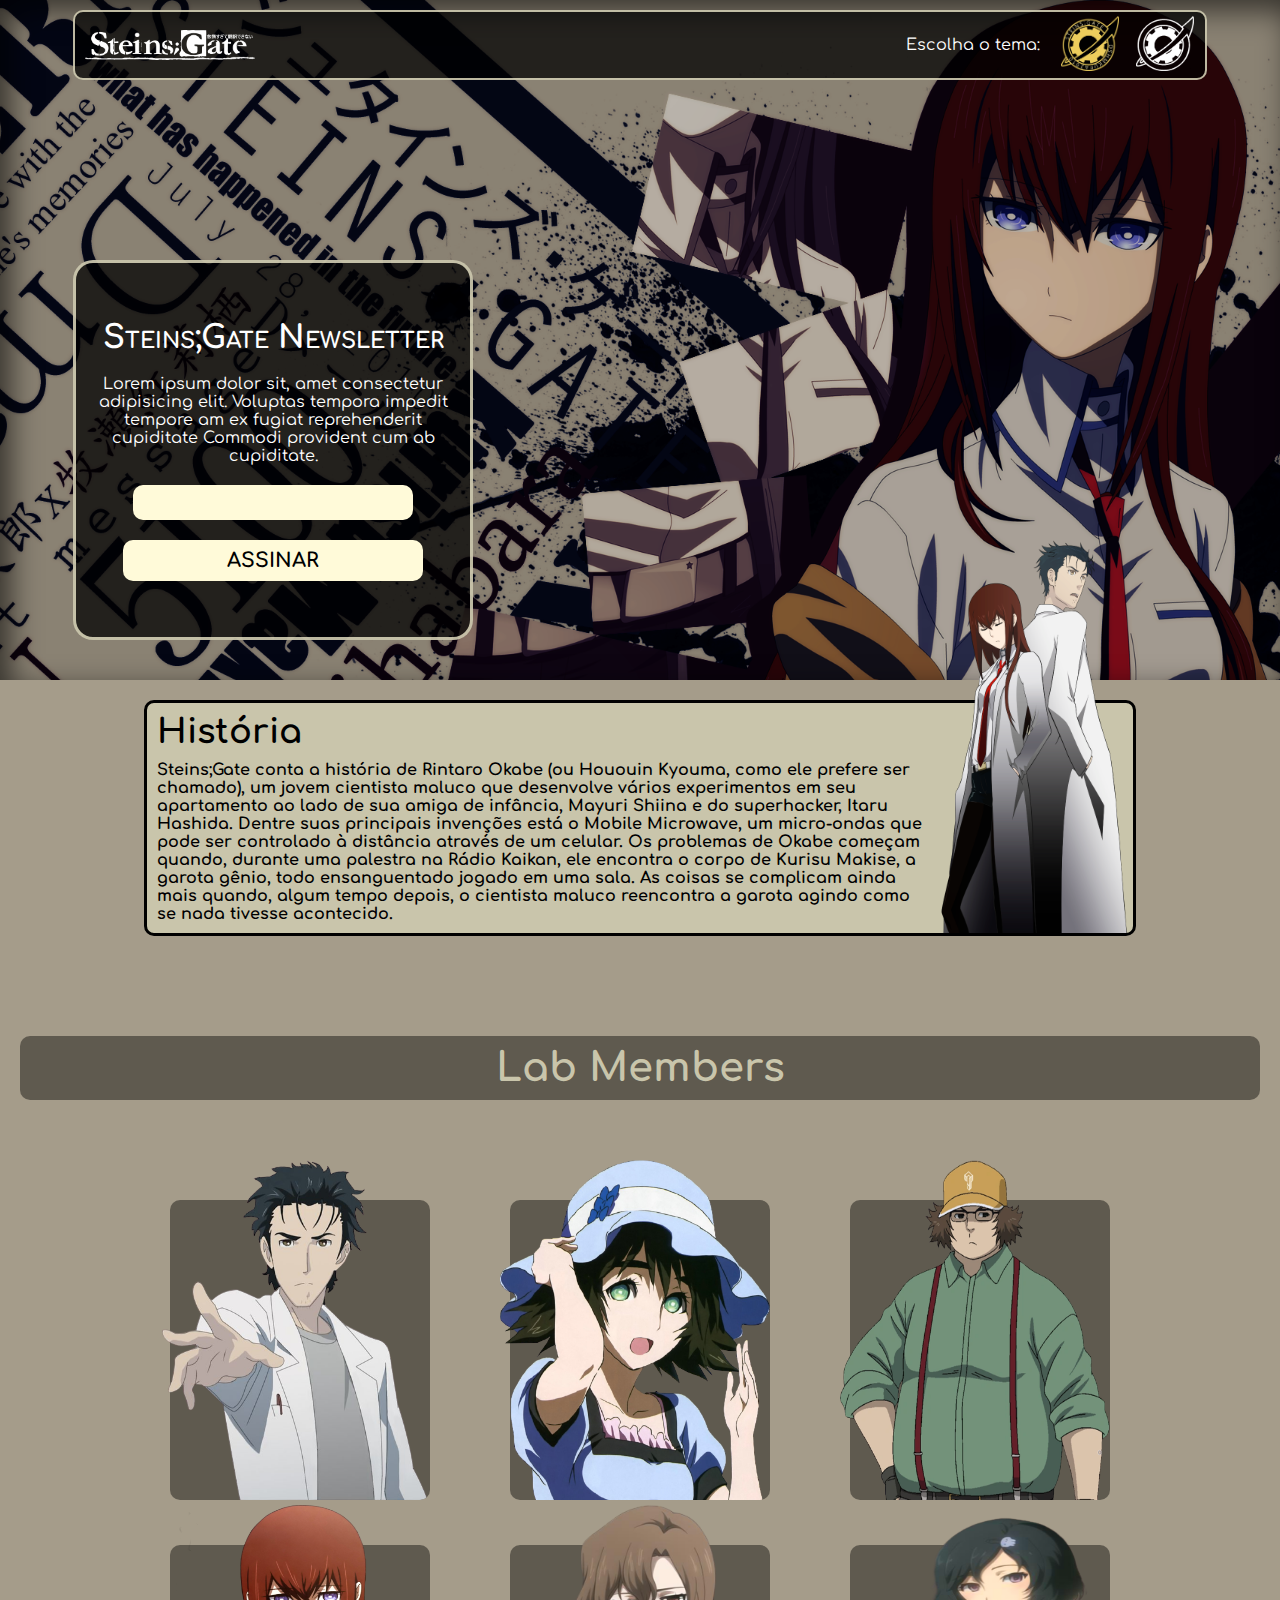
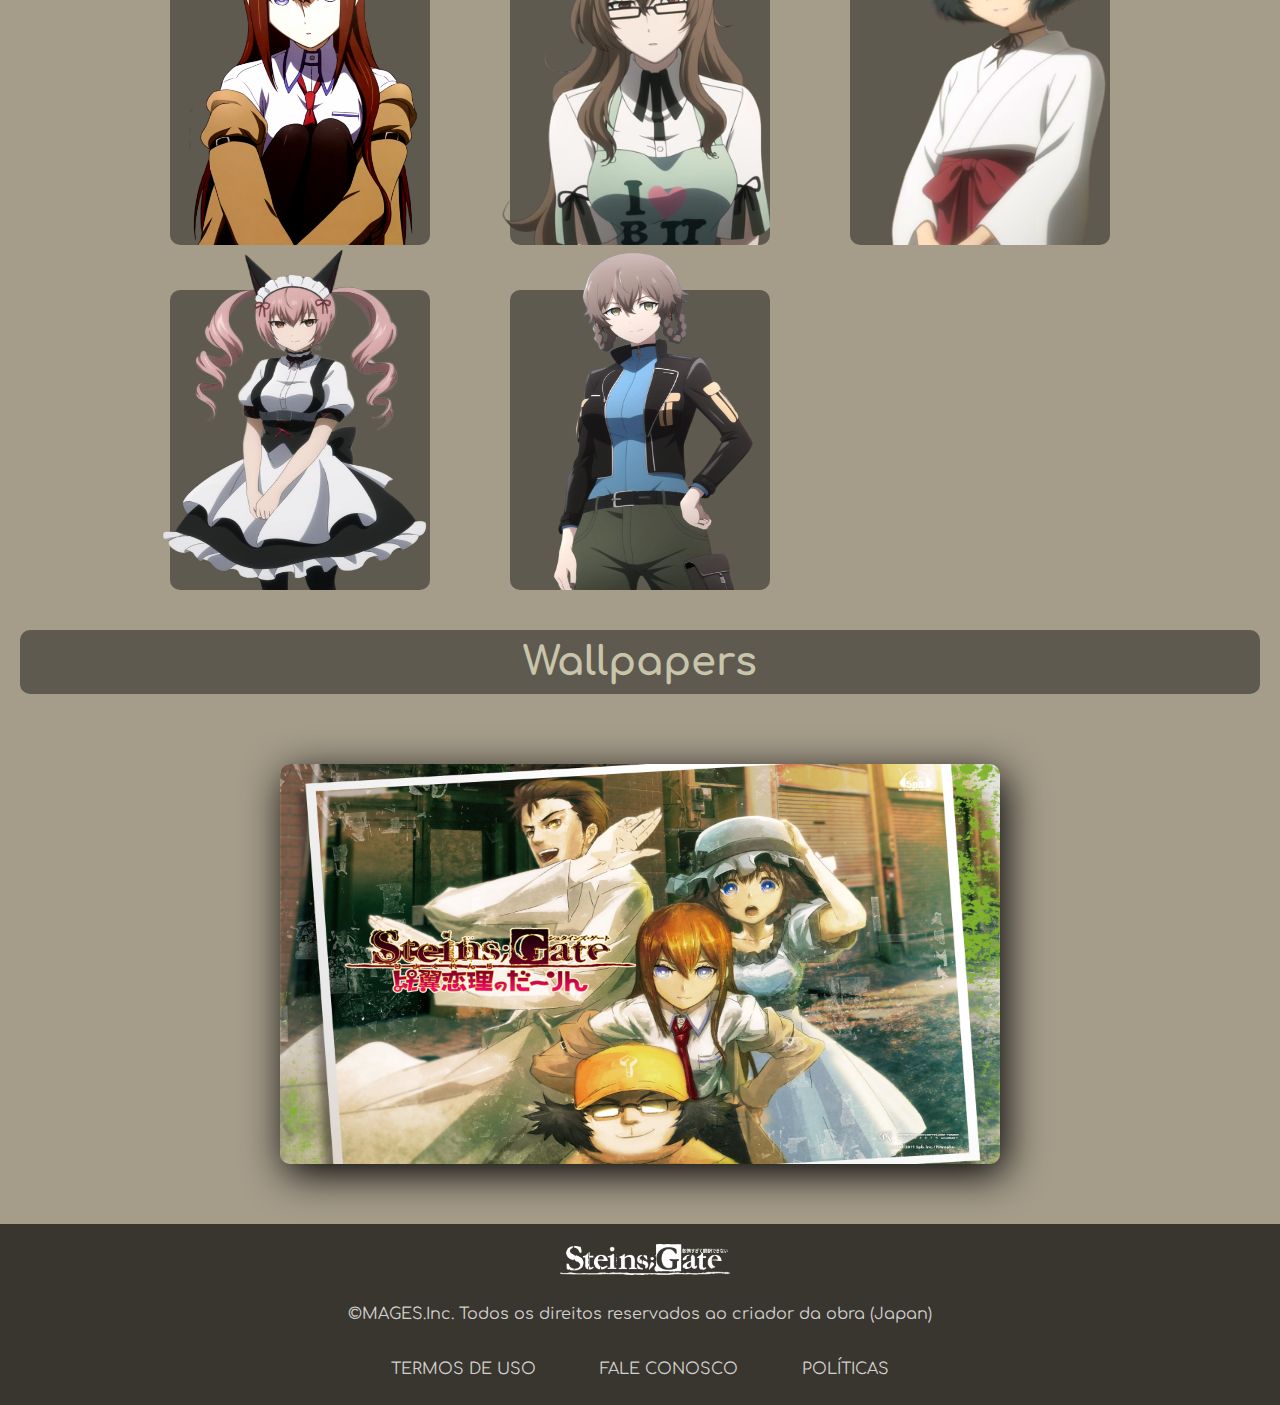
==== index.html @ a75d1560 "att n buga pfvkkk" ====
<!DOCTYPE html>
<html lang="en">
<head>
  <meta charset="UTF-8">
  <meta name="viewport" content="width=device-width, initial-scale=1.0">
  <title>Steins;Gate</title>
  <link rel="stylesheet" href="styles/steins-gate-style-1.css">
  <link rel="preconnect" href="https://fonts.googleapis.com">
  <link rel="preconnect" href="https://fonts.gstatic.com" crossorigin>
  <link href="https://fonts.googleapis.com/css2?family=Comfortaa:wght@300;700&display=swap" rel="stylesheet">
</head>



<body>

  <main>


    <section class="main-section-gold">

      
      <div id="header-container">
       

        <img src="steins-gate-images/logo2.png" alt="Logo de steins gate" id="img-logo">
 
        <div id="change-theme">
 
          <p id="theme-title">Escolha o tema:</p>

           <div class="icons">
              <img src="steins-gate-images/change-theme2.png" alt="" class="img-theme" id="theme-1">
              <img src="steins-gate-images/change-theme.png" alt="" class="img-theme" id="theme-2">
           </div>
 
        </div>


        <div id="mobile-menu">

          <img src="steins-gate-images/menu/menu_white_36dp.svg" alt="" id="menu-icon" onclick="openMenu()">

        </div>
 
        
      </div>


      <div class="change-theme-mobile">

        <p id="theme-title">Escolha o tema:</p>

        <div class="icons">
           <img src="steins-gate-images/change-theme2.png" alt="" class="img-theme-mobile" id="theme-1">
           <img src="steins-gate-images/change-theme.png" alt="" class="img-theme-mobile" id="theme-2">
        </div>

      </div>


      <div id="newsletter">

        <h1>Steins;Gate Newsletter</h1>

        <p>Lorem ipsum dolor sit, amet consectetur
        adipisicing elit. Voluptas tempora impedit tempore am ex fugiat
        reprehenderit cupiditate 
        Commodi provident cum ab cupiditate.</p>
        
        <input type="email" class="gold-color" id="email-newsletter">

        <button class="gold-color" id="button-newsletter">ASSINAR</button>

      </div>


    </section>




    <section id="anime-info">

      <div id="story">

        <div id="story-text">
          <h1>História</h1>
          <p> Steins;Gate conta a história de Rintaro Okabe (ou Hououin Kyouma, como ele prefere ser chamado), um jovem cientista maluco que desenvolve vários experimentos em seu apartamento ao lado de sua amiga de infância, Mayuri Shiina e do superhacker, Itaru Hashida. Dentre suas principais invenções está o Mobile Microwave, um micro-ondas que pode ser controlado à distância através de um celular. Os problemas de Okabe começam quando, durante uma palestra na Rádio Kaikan, ele encontra o corpo de Kurisu Makise, a garota gênio, todo ensanguentado jogado em uma sala. As coisas se complicam ainda mais quando, algum tempo depois, o cientista maluco reencontra a garota agindo como se nada tivesse acontecido.</p>
        </div>

        <div id="story-image-pc"> 
          <img src="steins-gate-images/okabe-kurisu-text.png" alt="">
        </div>

        <div id="story-image-mobile"> 
          <img src="steins-gate-images/kurisu-story.png" alt="">
        </div>

      </div>

      <h1 class="titles">Lab Members</h1>

      <div class="characters">

        <div class="character">
          <img src="steins-gate-images/characters/okabe.png" alt="">
        </div>

        <div class="character">
          <img src="steins-gate-images/characters/mayuri2.png" alt="">
        </div>
        
        <div class="character">
          <img src="steins-gate-images/characters/daru.png" alt="">
        </div>

        <div class="character">
          <img src="steins-gate-images/characters/kurisu.png" alt="">
        </div>

        <div class="character">
          <img src="steins-gate-images/characters/moeka.png" alt="">
        </div>

        <div class="character">
          <img src="steins-gate-images/characters/ruka.png" alt="" >
        </div>

        <div class="character">
          <img src="steins-gate-images/characters/faris.png" alt="">
        </div>
        
        <div class="character">
          <img src="steins-gate-images/characters/suzuha.png" alt="">
        </div>

      </div>

    </section> 




    <section id="wallpapers">

      <h1 class="titles">Wallpapers</h1>

      <div id="wallpapers-container">

        <div id="previous" class="buttons">&laquo</div>
        <div id="images" class="images"></div>
        <div id="next" class="buttons">&raquo</div>

      </div>

    </section> 


  </main>




  <footer>


    <section id="copyright">

      <img src="steins-gate-images/logo2.png" alt="Logo de steins gate" id="img-logo">

      <p id="text-copyright">©MAGES.Inc. Todos os direitos reservados ao criador da obra (Japan)</p>

      <nav id="contact">

        <a href="#">TERMOS DE USO</a>
        <a href="#">FALE CONOSCO</a>
        <a href="#">POLÍTICAS</a>

      </nav>

    </section>


  </footer>
  
</body>
<script src="scripts/script.js"></script>

</html>
---- styles/steins-gate-style-1.css ----
/*color: #ffb400; */

/*____________________________Configurações globais____________________________*/
* {
  margin: 0;
  padding: 0;
  font-family: 'Comfortaa', sans-serif;
  box-sizing: border-box;
}


body#body,html{
  background: #a59c8a;
  width: 100%;
  height: 100%;
}


h1 {
  font-weight: bold;
  font-variant: small-caps;
}

h1.titles {
  color: #c9c5ab;
  background: rgba(0, 0, 0, 0.423);
  font-size: 40px;
  
  font-variant: none;
  border-radius: 10px;
  text-align: center;

  padding: 10px;
  width: 100%;
}

/*____________________________Header___________________________*/

div#header-container {
  color: white;
  background: rgba(0, 0, 0, 0.746);
  /*border: 2px solid rgba(255, 250, 217, 0.306); */
  border: 2px solid #fffad9bc;
  border-radius: 10px;

  width: 90%;
  height: 70px;
  margin: 0 auto;

  display: flex;
  align-items: center;
  justify-content: space-between;
}


#img-logo {
  width: 180px;
  padding-left: 10px;
}


div#mobile-menu {
  display: none;
}


div#change-theme {
  display: flex;
  align-items: center;
  gap: 20px;
}

div.change-theme-mobile {
  display: none;
}

.img-theme {
  transition: all 0.5s;
  padding: 1px;
  width: 60px;
  margin-right: 10px;
  border-radius: 5px;
}

img#theme-1:hover {
  transition: all 0.5s;
  background-color: #ffffff5c;
}

img#theme-1:active {
  transition: none;
  background-color: #ffffffa0;
}

img#theme-2:hover {
  transition: all 0.5s;
  background-color: #ffdd8850;
}

img#theme-2:active {
  transition: none;
  background-color: #ffdd8897;
}
/*____________________________Main + Newsletter____________________________*/

section.main-section-gold {
  background: url("../steins-gate-images/background.png") no-repeat top center fixed;
  background-size: cover;
  box-shadow: 10px 10px  30px inset rgba(0, 0, 0, 0.635);
  margin: 0 auto;
  padding: 10px;
}

section.main-section-white {
  background: url("../steins-gate-images/background-2.jpg") no-repeat center center fixed;
  background-size: cover;
  box-shadow: 10px 10px  30px inset rgba(0, 0, 0, 0.635);
  margin: 0 auto;
  padding: 10px;
}

div#newsletter {
  transition: background 0.8s; 

  color: white;
  background: rgba(0, 0, 0, 0.746);
  border: 3px solid #fffad9bc;
  border-radius: 20px;
  text-align: center;
 
  display: flex;
  flex-direction: column;
  align-items: center;
  justify-content: center;
  gap: 20px;

  position: relative;
  left: 5%;
  top: 19%;
  padding: 20px;
  margin: 180px 0px 30px;

  width: 35vw;
  max-width: 400px;
  min-width: 260px;

  height: 40vh;
  min-height: 380px;
}

div#newsletter:hover {
  background: rgba(0, 0, 0, 0.866);
}


input#email-newsletter {
  border-radius: 10px;
  border: none;
  font-weight: bold;

  padding: 10px; 
  width: 85%;
  max-width: 280px;
}

button#button-newsletter {
  color: rgb(0, 0, 0);
  border-radius: 10px;
  border: none;
  font-size: 20px;
  font-weight: bold;

  width: 93%;
  max-width: 300px;
  padding: 9px;
}

.gold-color {
  background: #fffad9;
}

.gold-color:hover {
  transition: all 0.5s;
  background: #fff196;
}

.gold-color:active {
  background: #ffec71;
}



.white-color {
  background:#C2C2C2;
}

.white-color:hover {
  transition: all 0.5s;
  background:#e6e6e6;
}

.white-color:active {
  background: #ffffff;
}



/*_____________________________Informações do anime (história e personagens)____________________________*/

section#anime-info {
  display: flex;
  justify-content: center;
  align-items: center;
  flex-direction: column;
  gap: 100px;

  padding: 20px;
}


div#story {
  background-color: #c9c5ab;
  border: 3px solid black;
  border-radius: 10px;
  font-weight: bold;

  display: flex;
  position: relative;

  padding: 10px;
  width: 80%;
}


div#story-text {
  display: flex;
  flex-direction: column; 

  margin-right: 197px;
}


div#story h1 {
  font-variant: normal;
  font-size: 34px;

  display: flex;
  margin-bottom: 10px;
}


div#story-image-mobile {
  display: none;
}


div#story-image-pc img {
  position: absolute;
  right: 0;
  bottom: 0;

  width: 15%;
  min-width: 200px;
  height: 400px;
}


div.characters {
  border-radius: 10px;

  display: grid;
  grid-gap: 45px 15px;
  grid-template-areas: 
  "image image image image"
  "image image image image"
  "image image image image";

  width: 81%;
  margin: 0 auto;
}


div.character {
  transition: all 0.5s;

  background: rgba(0, 0, 0, 0.423);
  border-radius: 10px;
  
  grid-area: "image";
  
  position: relative;

  width: 260px;
  height: 300px;
  margin: 0 auto;
  user-select: none;
}


div.character img {
  transition: all 1s;

  border-radius: 10px;

  position: absolute;
  bottom: 0;
  right: 0;
  

  width: 270px;
  height: 340px;
  user-select: none;
}

div.character img:hover {
  transition: all 1s;

  width: 290px;
  height: 360px;
}

div.character:hover {
  transition: background 0.5s, border 0.2s;
  background: rgba(0, 0, 0, 0.674);
  border: 3px solid white;
}


.buttons {
  color: rgb(201, 197, 171);
  background: rgba(0, 0, 0, 0.423);
  border-radius: 10px;
  font-size: 65px;

  display: flex;
  justify-content: center;
  align-items: center;

  padding: 10px;
  user-select: none;
}

.buttons:hover {
  transition: all 0.5s;
  background: rgba(0, 0, 0, 0.674);
}

.buttons:active {
  transition: none;
  background: black;
}

section#wallpapers {
  display: flex;
  flex-direction: column;
  gap: 70px;

  padding: 20px;
}


div#wallpapers-container {
  box-shadow: 5px 10px 40px black;
  border-radius: 10px;

  display: flex;
  flex-direction: row;
  justify-content: space-between;

  width: 850px;
  height: 500px;
  margin: 0 auto;
}


div.buttons {
  transition: all 0.8s;

  color: transparent;
  background: transparent;
  font: bold 40px sans-serif;

  display: flex;
  align-items: center;
  justify-content: center;

  width: 50px;
  z-index: 1;
  user-select: none;
}

div.buttons:hover {
  transition: all 0.8s;
  color: white;
  background: rgba(0, 0, 0, 0.350);
}


#previous {
  border-radius: 10px 0px 0px 10px;
}

#next {
  border-radius: 0px 10px 10px 0px;
}


div.images {
  border-radius: 10px;
  overflow: hidden;

  display: flex;
  position: absolute;

  width: 850px;
  height: 500px;
}


.items {
  transition: all 0.7s;
}


.items:first-child {
  margin-left: -100%;
}


div.images img {
  border-radius: 10px;

  width: 850px;
  height: 500px;
}



section#copyright {
  color: rgba(255, 254, 254, 0.789);
  background: rgba(0, 0, 0, 0.655);
  text-align: center;

  display: flex;
  flex-direction: column;
  justify-content: center;
  align-items: center;
  gap: 30px;

  padding: 20px;
  margin: 40px 0px;
}


nav#contact {
  display: flex;
  flex-direction: row;
  gap: 50px;
}


nav#contact a{
  color: rgba(255, 254, 254, 0.789);
  text-decoration: none;
  padding: 7px;
}

nav#contact a:hover {
  transition: all 0.7s;
  background: black;
  border-radius: 7px;
}




@media screen and (max-width: 1377px)  {
 
  
  div.characters {
    grid-template-areas: 
    "image image image"
    "image image image"
    "image image image";
  }


  div#wallpapers-container {
    width: 720px;
    height: 400px;  
  }


  div.images{
    width: 720px;
    height: 400px; 
  }

  div.images img{
    width: 720px;
    height: 400px;
  }
}




@media screen and (max-width: 1024px) {

  section.main-section-gold {
    background-position: right center;
  }

  section.main-section-white {
    background-position: center center;
  }


  div.characters {
    grid-template-areas: 
    "image image"
    "image image"
    "image image";
  }

  
  div#wallpapers-container {
    height: 350px;
    width: 585px;
    min-width: 0px;
  }


  div.images{
    height: 350px;
    width: 585px;
    min-width: 0px;
  }


  div.images img{
    height: 350px;
    width: 585px;
    min-width: 0px;
  }
}

@media screen and (max-width: 730px) {

  div#header-container {
    flex-direction: center;
  }

  #img-logo {
    width: 30%;
    min-width: 100px;
    padding-left: 10px;
 }

 div#change-theme {
    display: none;
 }

 div.show {
  display: flex;
}

 div.change-theme-mobile {
   color: white;
   background: rgba(0, 0, 0, 0.746);
   border: 3px solid #fffad9bc;
   border-radius: 10px;
   text-align: center;

   flex-direction: column; 
   gap: 15px;
   
   width: 90%;
   min-width: 245px;
   padding: 10px;
   margin: 50px auto;
  }


  p#theme-title {
    font-size: 3.5vw;
    width: 100%;
  }


  div.icons {
    display: flex;
    justify-content: center;
    gap: 3%;
  }


  .img-theme-mobile {
    width: 13%;
    border-radius: 5px;
    padding: 3px;
    min-width: 60px ;
  }

  div#mobile-menu {
    display: flex;
    padding-right: 15px;
  }


  div#mobile-menu img {
    width: 7vw;
    min-width: 30px;
  }


  section.main-section-gold {
    background-position:  center right 5%;
  }

  section.main-section-white {
    background-position: center center;
  }


  div#newsletter{
    margin: 40px auto;
    left: 0%;
    width: 75%;
    min-width: 245px;
    max-width: 450px;
  }


  div#story {
    flex-direction: column;
  } 


  div#story-text {
    display: flex;
    flex-direction: column; 

    margin-right: 0px;
    margin-bottom: 120px;
  }


  div#story-image-mobile img {
    position: absolute;
    bottom: -45px;
    right: 0;

    width: 113%;
    max-height: 200px;
    min-height: 150px;
  }


  div#story-image-mobile {
    display: block;
  }


  div#story-image-pc {
    display: none;
  }

  div.characters {
    grid-template-areas: 
    "image"
    "image"
    "image";
  }
  

  div#wallpapers-container {
    height: 25vh;
    min-height: 200px;

    width: 70vw;
    min-width: 0px;
    max-width: 550px;
  }


  div.buttons {
    font-size: 30px;
    width: 40px;
  }


  div.images{
    height: 25vh;
    min-height: 200px;

    width: 70vw;
    min-width: 0px;
    max-width: 550px;
  }


  div.images img{
    height: 25vh;
    min-height: 200px;

    width: 70vw;
    min-width: 0px;
    max-width: 550px;
  }


  nav#contact {
    gap: 20px;
  }


}
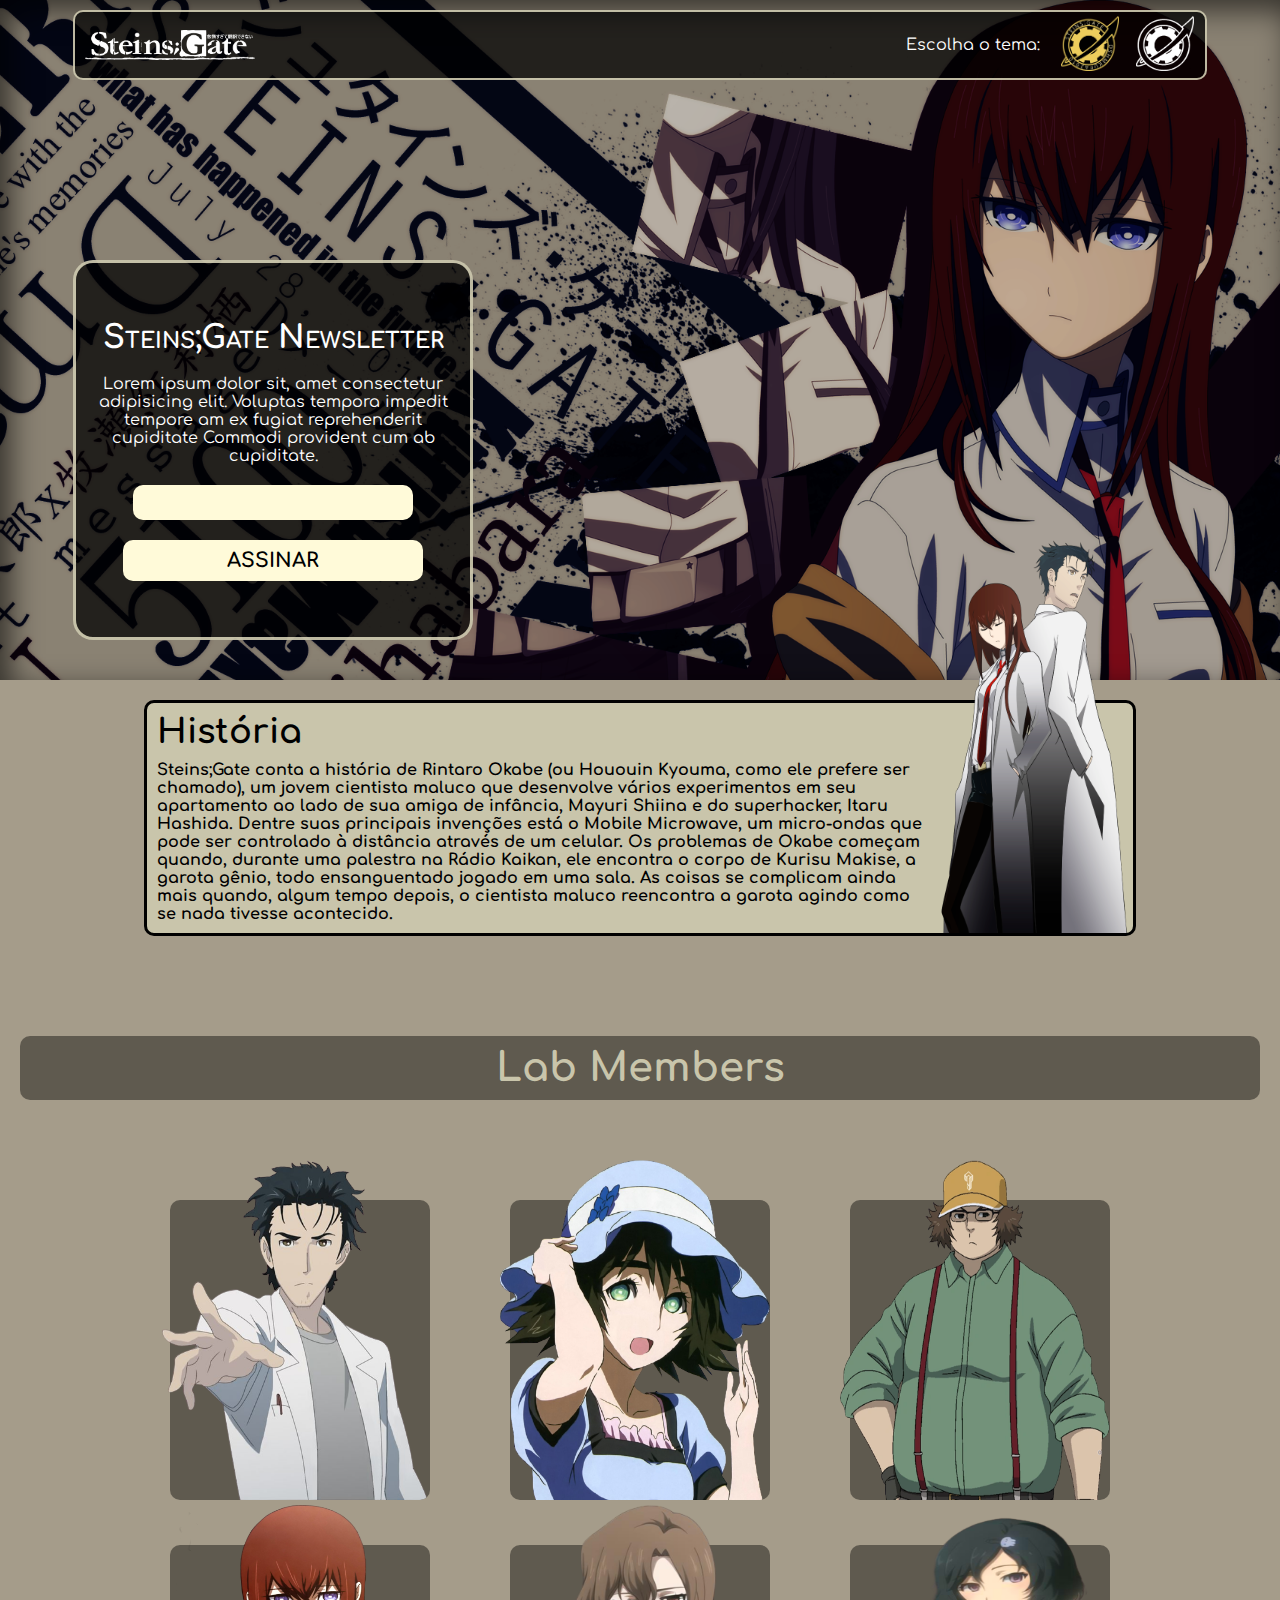
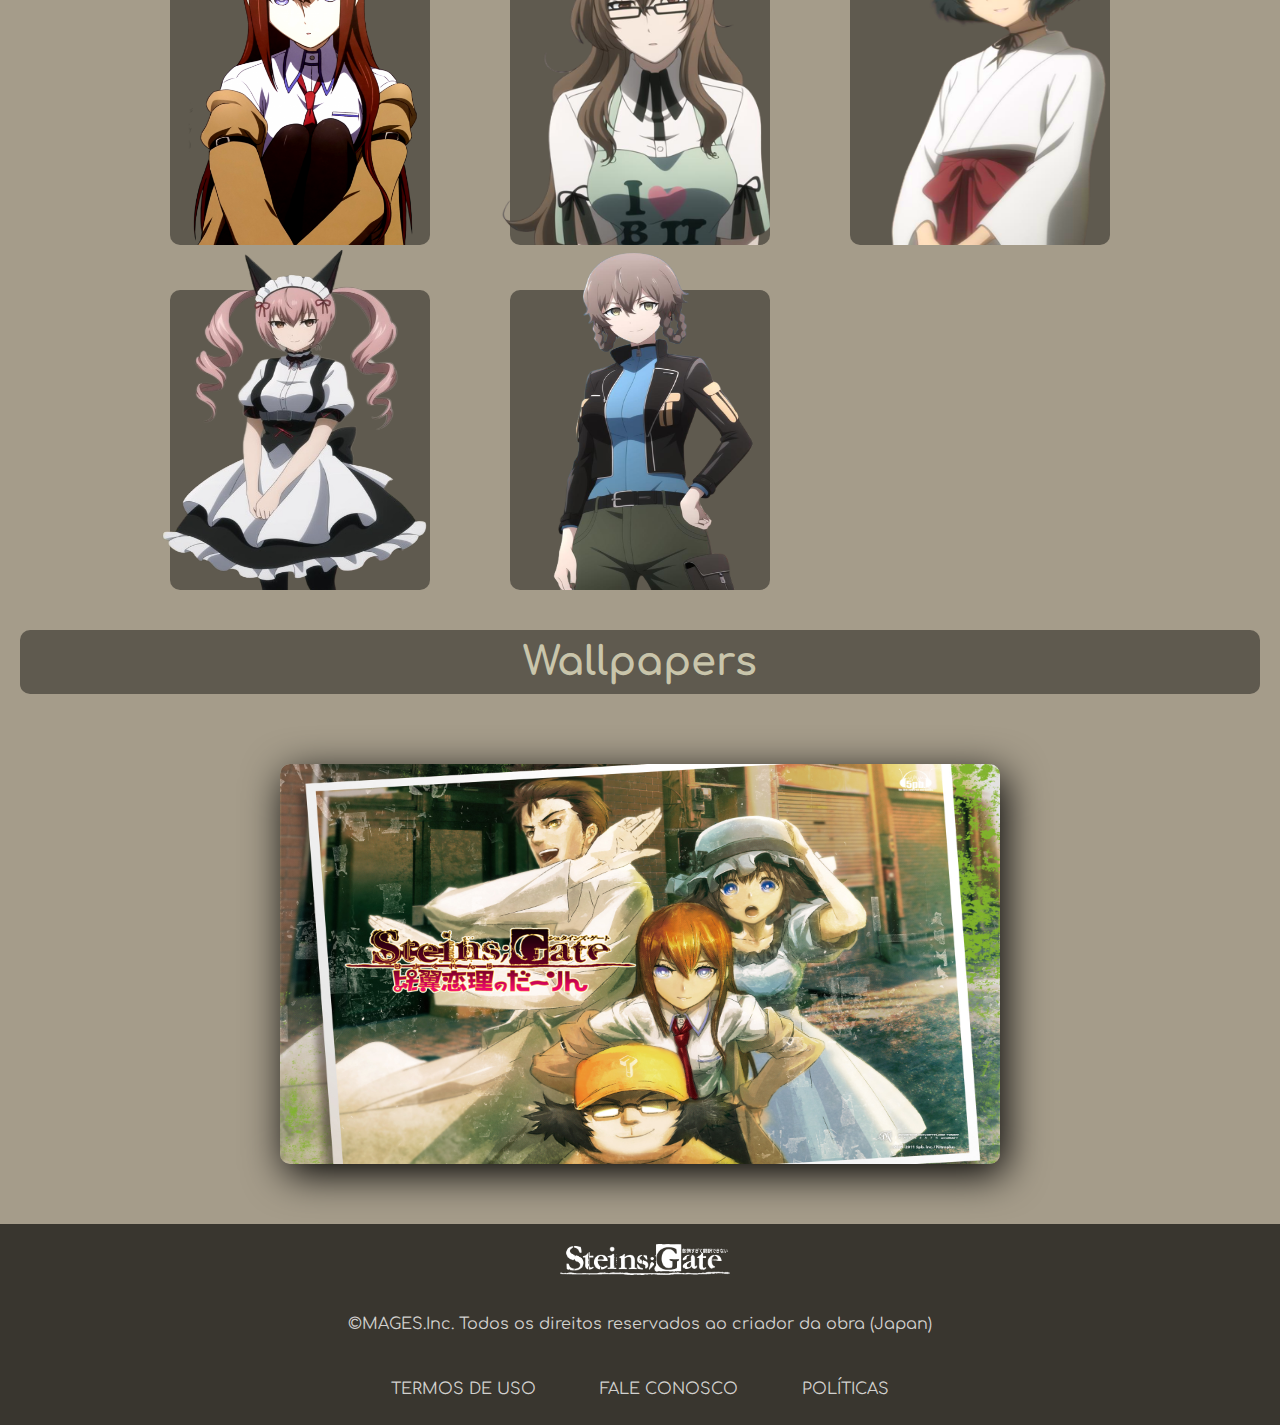
==== commit 6b5d3b9a: "." ====
--- a/index.html
+++ b/index.html
@@ -90,11 +90,11 @@
         </div>
 
         <div id="story-image-pc"> 
-          <img src="steins-gate-images/okabe-kurisu-text.png" alt="">
+          <img src="../steins-gate-images/okabe-kurisu-text.png" alt="">
         </div>
 
         <div id="story-image-mobile"> 
-          <img src="steins-gate-images/kurisu-story.png" alt="">
+          <img src="../steins-gate-images/kurisu-story.PNG" alt="">
         </div>
 
       </div>
--- a/styles/steins-gate-style-1.css
+++ b/styles/steins-gate-style-1.css
@@ -32,6 +32,7 @@
 
   padding: 10px;
   width: 100%;
+  margin: 0 auto;
 }
 
 /*____________________________Header___________________________*/
@@ -80,6 +81,7 @@
   width: 60px;
   margin-right: 10px;
   border-radius: 5px;
+  user-select: none;
 }
 
 img#theme-1:hover {
@@ -294,6 +296,7 @@
   height: 300px;
   margin: 0 auto;
   user-select: none;
+  
 }
 
 
@@ -449,6 +452,10 @@
 
   padding: 20px;
   margin: 40px 0px;
+}
+
+p#text-copyright {
+  padding: 10px;
 }
 
 
@@ -546,6 +553,11 @@
 }
 
 @media screen and (max-width: 730px) {
+
+
+  h1.titles {
+    font-size: 30px;
+  }
 
   div#header-container {
     flex-direction: center;
@@ -671,6 +683,26 @@
     "image"
     "image"
     "image";
+
+    width: 60%;
+    margin-top: -50px;
+    min-width: 230px ;
+    gap: 40px;
+  }
+
+  div.character {
+    width: 230px;
+    height: 275px; 
+  }
+
+  div.character img {
+    width: 240px;
+    height: 300px;
+  }
+
+  div.character img:hover {
+    width: 260px;
+    height: 320px;
   }
   
 
@@ -709,10 +741,19 @@
     max-width: 550px;
   }
 
-
   nav#contact {
+    display: flex;
+    flex-direction: row;
     gap: 20px;
   }
-
-
-}
+  
+  
+  nav#contact a{
+    font-size: 14px;
+    color: rgba(255, 254, 254, 0.789);
+    text-decoration: none;
+    padding: 7px;
+  }
+
+
+}
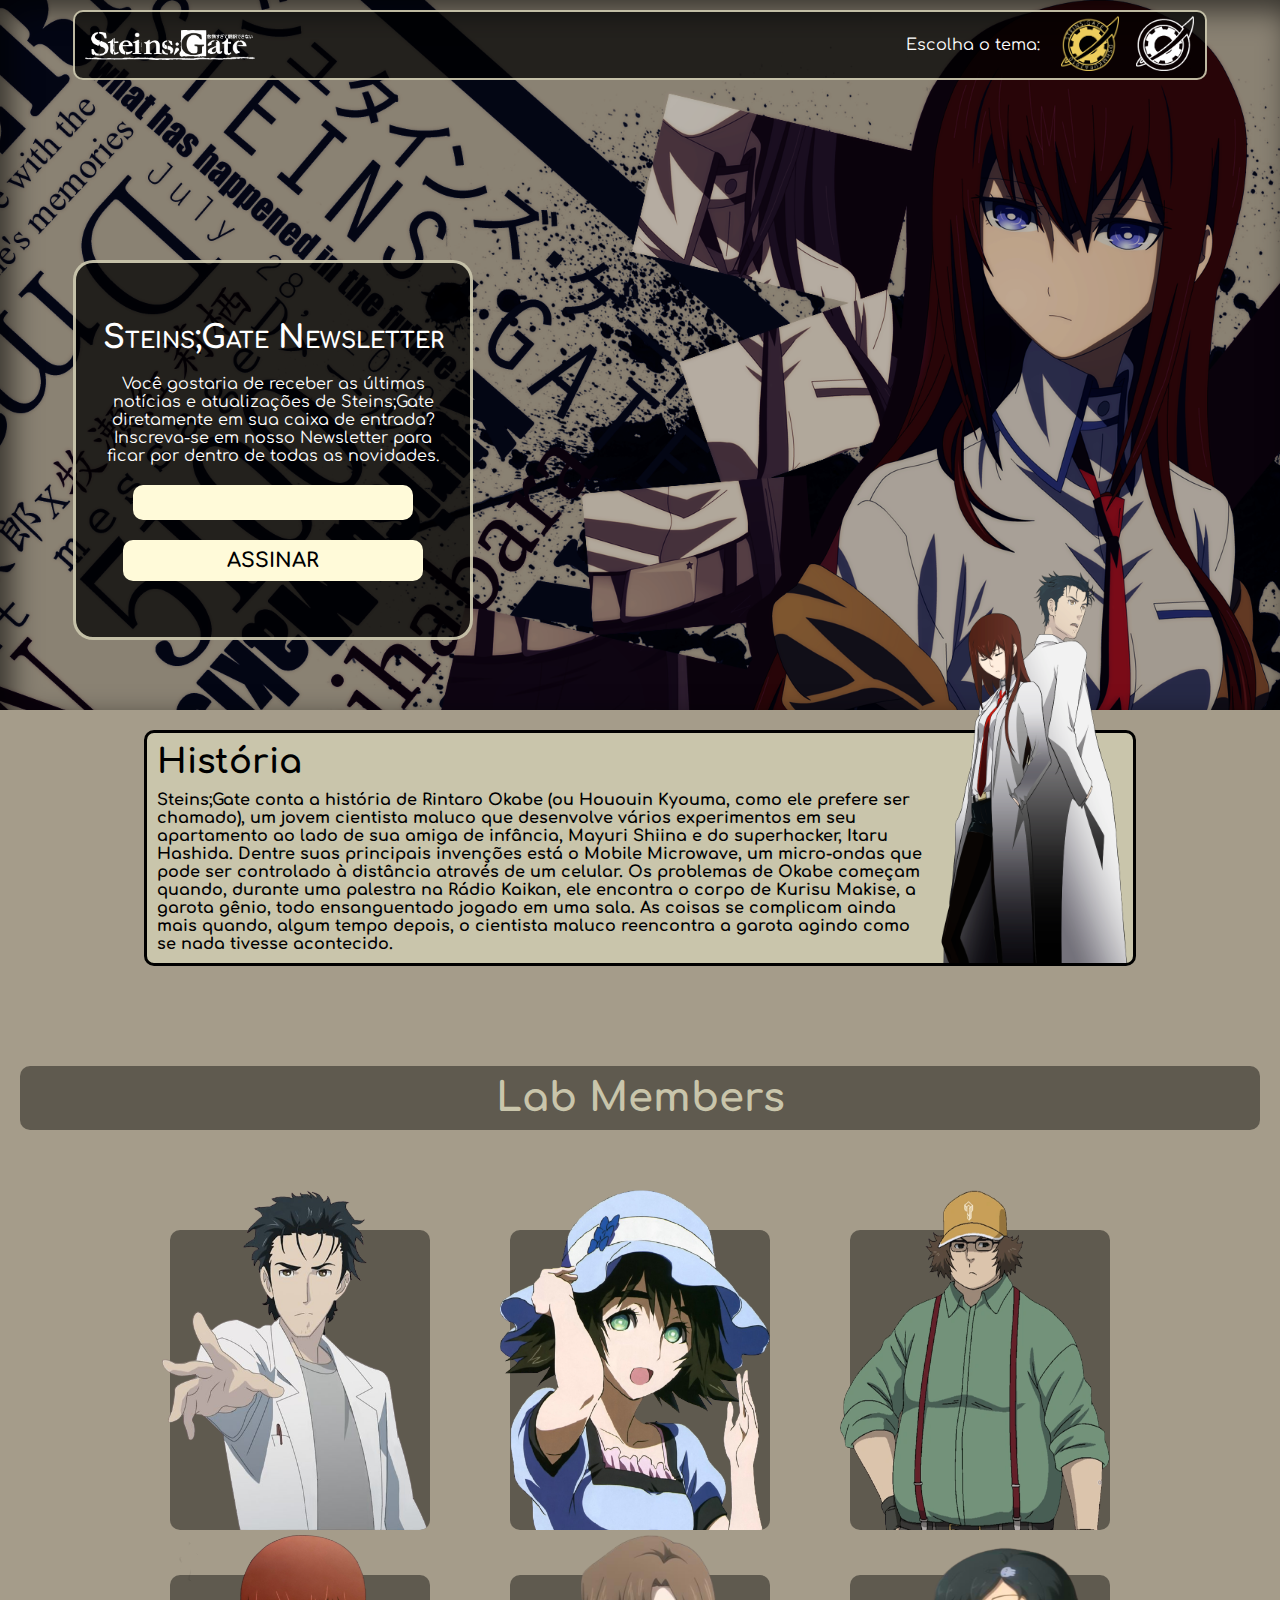
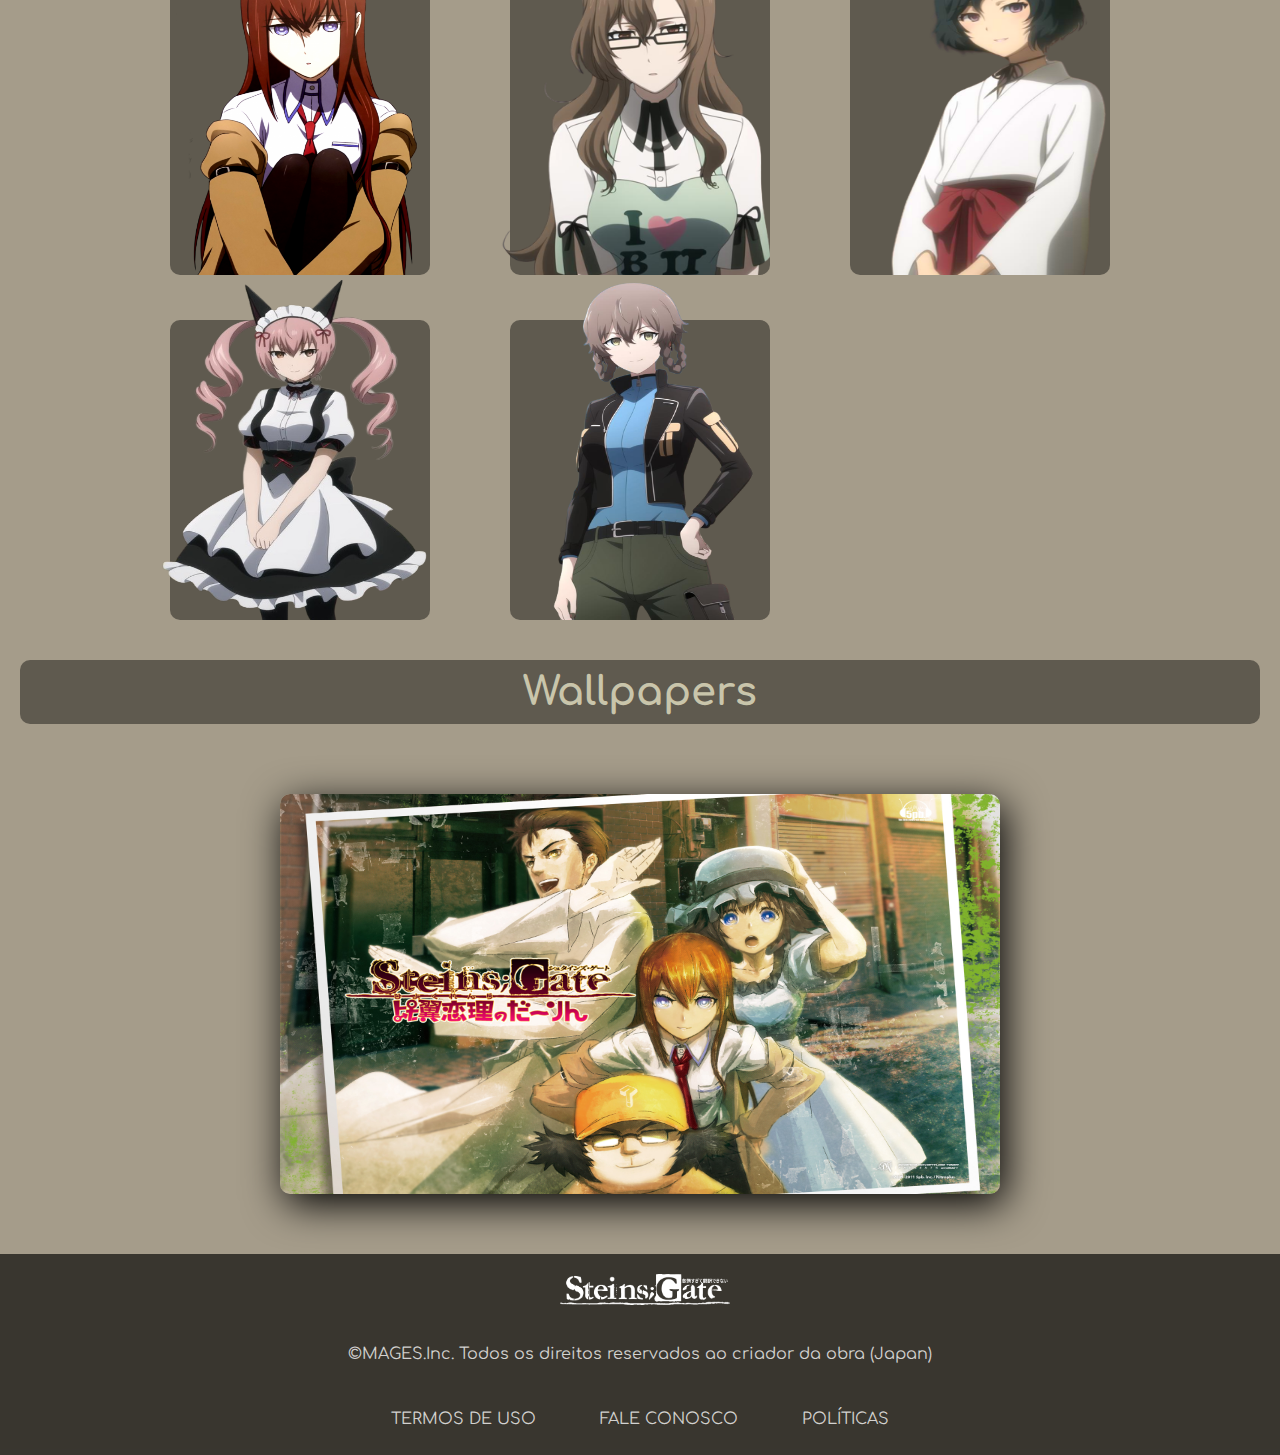
==== commit 40b945c3: "." ====
--- a/index.html
+++ b/index.html
@@ -63,10 +63,8 @@
 
         <h1>Steins;Gate Newsletter</h1>
 
-        <p>Lorem ipsum dolor sit, amet consectetur
-        adipisicing elit. Voluptas tempora impedit tempore am ex fugiat
-        reprehenderit cupiditate 
-        Commodi provident cum ab cupiditate.</p>
+        <p>Você gostaria de receber as últimas notícias e atualizações de Steins;Gate diretamente em sua caixa de entrada?<br>
+          Inscreva-se em nosso Newsletter para ficar por dentro de todas as novidades. </p>
         
         <input type="email" class="gold-color" id="email-newsletter">
 
--- a/styles/steins-gate-style-1.css
+++ b/styles/steins-gate-style-1.css
@@ -1,6 +1,7 @@
 /*color: #ffb400; */
 
 /*____________________________Configurações globais____________________________*/
+
 * {
   margin: 0;
   padding: 0;
@@ -9,7 +10,7 @@
 }
 
 
-body#body,html{
+body,html{
   background: #a59c8a;
   width: 100%;
   height: 100%;
@@ -40,7 +41,6 @@
 div#header-container {
   color: white;
   background: rgba(0, 0, 0, 0.746);
-  /*border: 2px solid rgba(255, 250, 217, 0.306); */
   border: 2px solid #fffad9bc;
   border-radius: 10px;
 
@@ -64,6 +64,10 @@
   display: none;
 }
 
+div.change-theme-mobile {
+  display: none;
+}
+
 
 div#change-theme {
   display: flex;
@@ -71,18 +75,17 @@
   gap: 20px;
 }
 
-div.change-theme-mobile {
-  display: none;
-}
 
 .img-theme {
   transition: all 0.5s;
+  border-radius: 5px;
+
+  width: 60px;
   padding: 1px;
-  width: 60px;
   margin-right: 10px;
-  border-radius: 5px;
   user-select: none;
 }
+
 
 img#theme-1:hover {
   transition: all 0.5s;
@@ -94,6 +97,7 @@
   background-color: #ffffffa0;
 }
 
+
 img#theme-2:hover {
   transition: all 0.5s;
   background-color: #ffdd8850;
@@ -108,18 +112,22 @@
 section.main-section-gold {
   background: url("../steins-gate-images/background.png") no-repeat top center fixed;
   background-size: cover;
-  box-shadow: 10px 10px  30px inset rgba(0, 0, 0, 0.635);
+  box-shadow: 10px 10px  30px inset #000000a2;
+
   margin: 0 auto;
   padding: 10px;
 }
+
 
 section.main-section-white {
   background: url("../steins-gate-images/background-2.jpg") no-repeat center center fixed;
   background-size: cover;
-  box-shadow: 10px 10px  30px inset rgba(0, 0, 0, 0.635);
+  box-shadow: 10px 10px  30px inset #000000a2;
+  
   margin: 0 auto;
   padding: 10px;
 }
+
 
 div#newsletter {
   transition: background 0.8s; 
@@ -138,20 +146,19 @@
 
   position: relative;
   left: 5%;
-  top: 19%;
   padding: 20px;
-  margin: 180px 0px 30px;
+  margin: 180px 0px 60px;
 
   width: 35vw;
   max-width: 400px;
-  min-width: 260px;
+  min-width: 310px;
 
   height: 40vh;
   min-height: 380px;
 }
 
 div#newsletter:hover {
-  background: rgba(0, 0, 0, 0.866);
+  background: #000000dd;
 }
 
 
@@ -165,6 +172,7 @@
   max-width: 280px;
 }
 
+
 button#button-newsletter {
   color: rgb(0, 0, 0);
   border-radius: 10px;
@@ -177,7 +185,10 @@
   padding: 9px;
 }
 
+/* Classes para alterar as opções de cores do Newsletter */
+
 .gold-color {
+  transition: all 1s;
   background: #fffad9;
 }
 
@@ -191,8 +202,8 @@
 }
 
 
-
 .white-color {
+  transition: all 0.5s;
   background:#C2C2C2;
 }
 
@@ -352,6 +363,8 @@
   transition: none;
   background: black;
 }
+
+
 
 section#wallpapers {
   display: flex;
@@ -636,11 +649,11 @@
 
 
   div#newsletter{
-    margin: 40px auto;
+    margin: 70px auto;
     left: 0%;
     width: 75%;
-    min-width: 245px;
-    max-width: 450px;
+    min-width: 225px;
+    max-width: 400px;
   }
 
 
@@ -710,7 +723,7 @@
     height: 25vh;
     min-height: 200px;
 
-    width: 70vw;
+    width: 74vw;
     min-width: 0px;
     max-width: 550px;
   }
@@ -726,7 +739,7 @@
     height: 25vh;
     min-height: 200px;
 
-    width: 70vw;
+    width: 74vw;
     min-width: 0px;
     max-width: 550px;
   }
@@ -736,7 +749,7 @@
     height: 25vh;
     min-height: 200px;
 
-    width: 70vw;
+    width: 74vw;
     min-width: 0px;
     max-width: 550px;
   }
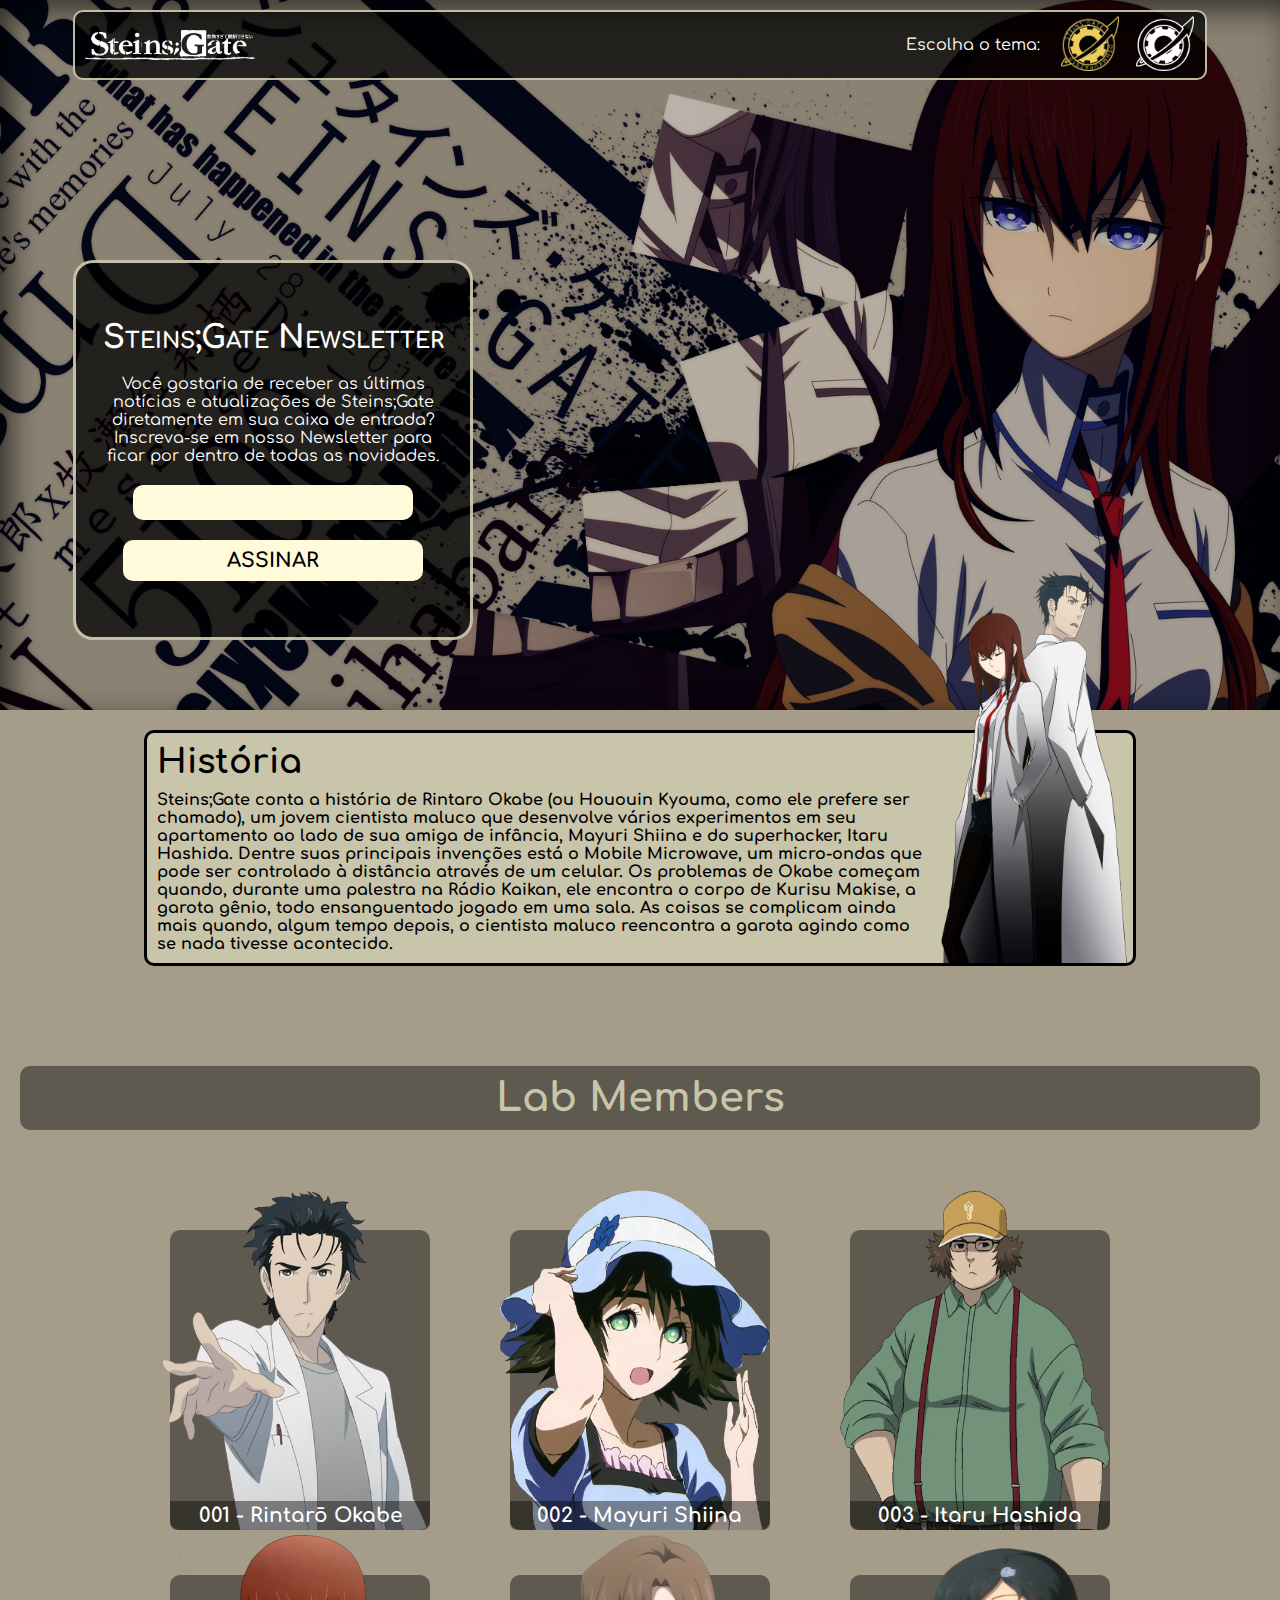
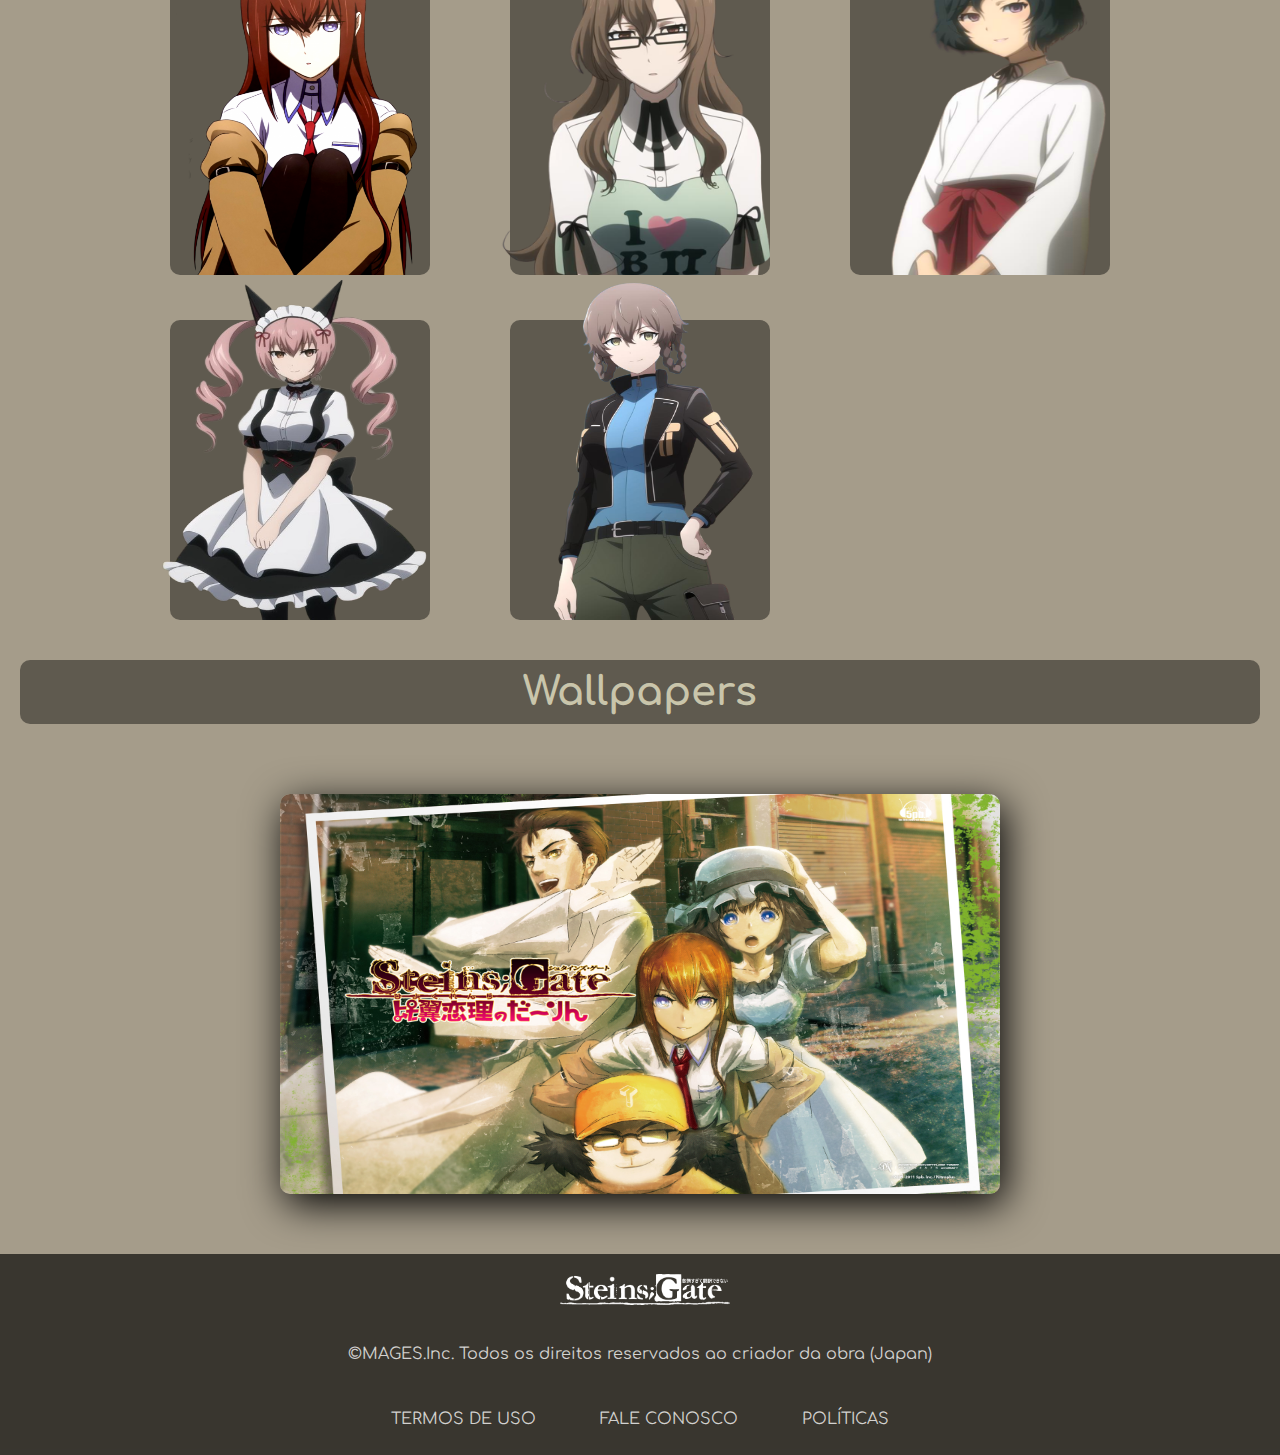
==== commit f1bb8e71: "." ====
--- a/index.html
+++ b/index.html
@@ -64,7 +64,7 @@
         <h1>Steins;Gate Newsletter</h1>
 
         <p>Você gostaria de receber as últimas notícias e atualizações de Steins;Gate diretamente em sua caixa de entrada?<br>
-          Inscreva-se em nosso Newsletter para ficar por dentro de todas as novidades. </p>
+          Inscreva-se em nosso Newsletter para ficar por dentro de todas as novidades.  </p>
         
         <input type="email" class="gold-color" id="email-newsletter">
 
@@ -92,7 +92,7 @@
         </div>
 
         <div id="story-image-mobile"> 
-          <img src="../steins-gate-images/kurisu-story.PNG" alt="">
+          <img src="./steins-gate-images/kurisu-story.png" alt="">
         </div>
 
       </div>
@@ -103,14 +103,17 @@
 
         <div class="character">
           <img src="steins-gate-images/characters/okabe.png" alt="">
+          <h1 class="character-name">001 - Rintarō Okabe</h1>
         </div>
 
         <div class="character">
           <img src="steins-gate-images/characters/mayuri2.png" alt="">
+          <h1 class="character-name">002 - Mayuri Shiina</h1>
         </div>
         
         <div class="character">
           <img src="steins-gate-images/characters/daru.png" alt="">
+          <h1 class="character-name">003 - Itaru Hashida</h1>
         </div>
 
         <div class="character">
--- a/styles/steins-gate-style-1.css
+++ b/styles/steins-gate-style-1.css
@@ -10,7 +10,7 @@
 }
 
 
-body,html{
+body#body,html{
   background: #a59c8a;
   width: 100%;
   height: 100%;
@@ -296,7 +296,7 @@
 div.character {
   transition: all 0.5s;
 
-  background: rgba(0, 0, 0, 0.423);
+  background: #0000006c;
   border-radius: 10px;
   
   grid-area: "image";
@@ -310,10 +310,24 @@
   
 }
 
+h1.character-name {
+  color: #ffffff;
+  background-color: #0000006c;
+  border-radius: 0px 0px 7px 7px;
+  width: 100%;
+  padding: 3px;
+  font-size: 20px;
+  text-align: center;
+  font-variant: none;
+  position: absolute;
+  bottom: 0px;
+  z-index: 1000;
+}
+
 
 div.character img {
   transition: all 1s;
-
+  
   border-radius: 10px;
 
   position: absolute;
@@ -337,6 +351,12 @@
   transition: background 0.5s, border 0.2s;
   background: rgba(0, 0, 0, 0.674);
   border: 3px solid white;
+}
+
+div.character:active {
+  transition: background 0.1s;
+  background: rgb(0, 0, 0);
+
 }
 
 
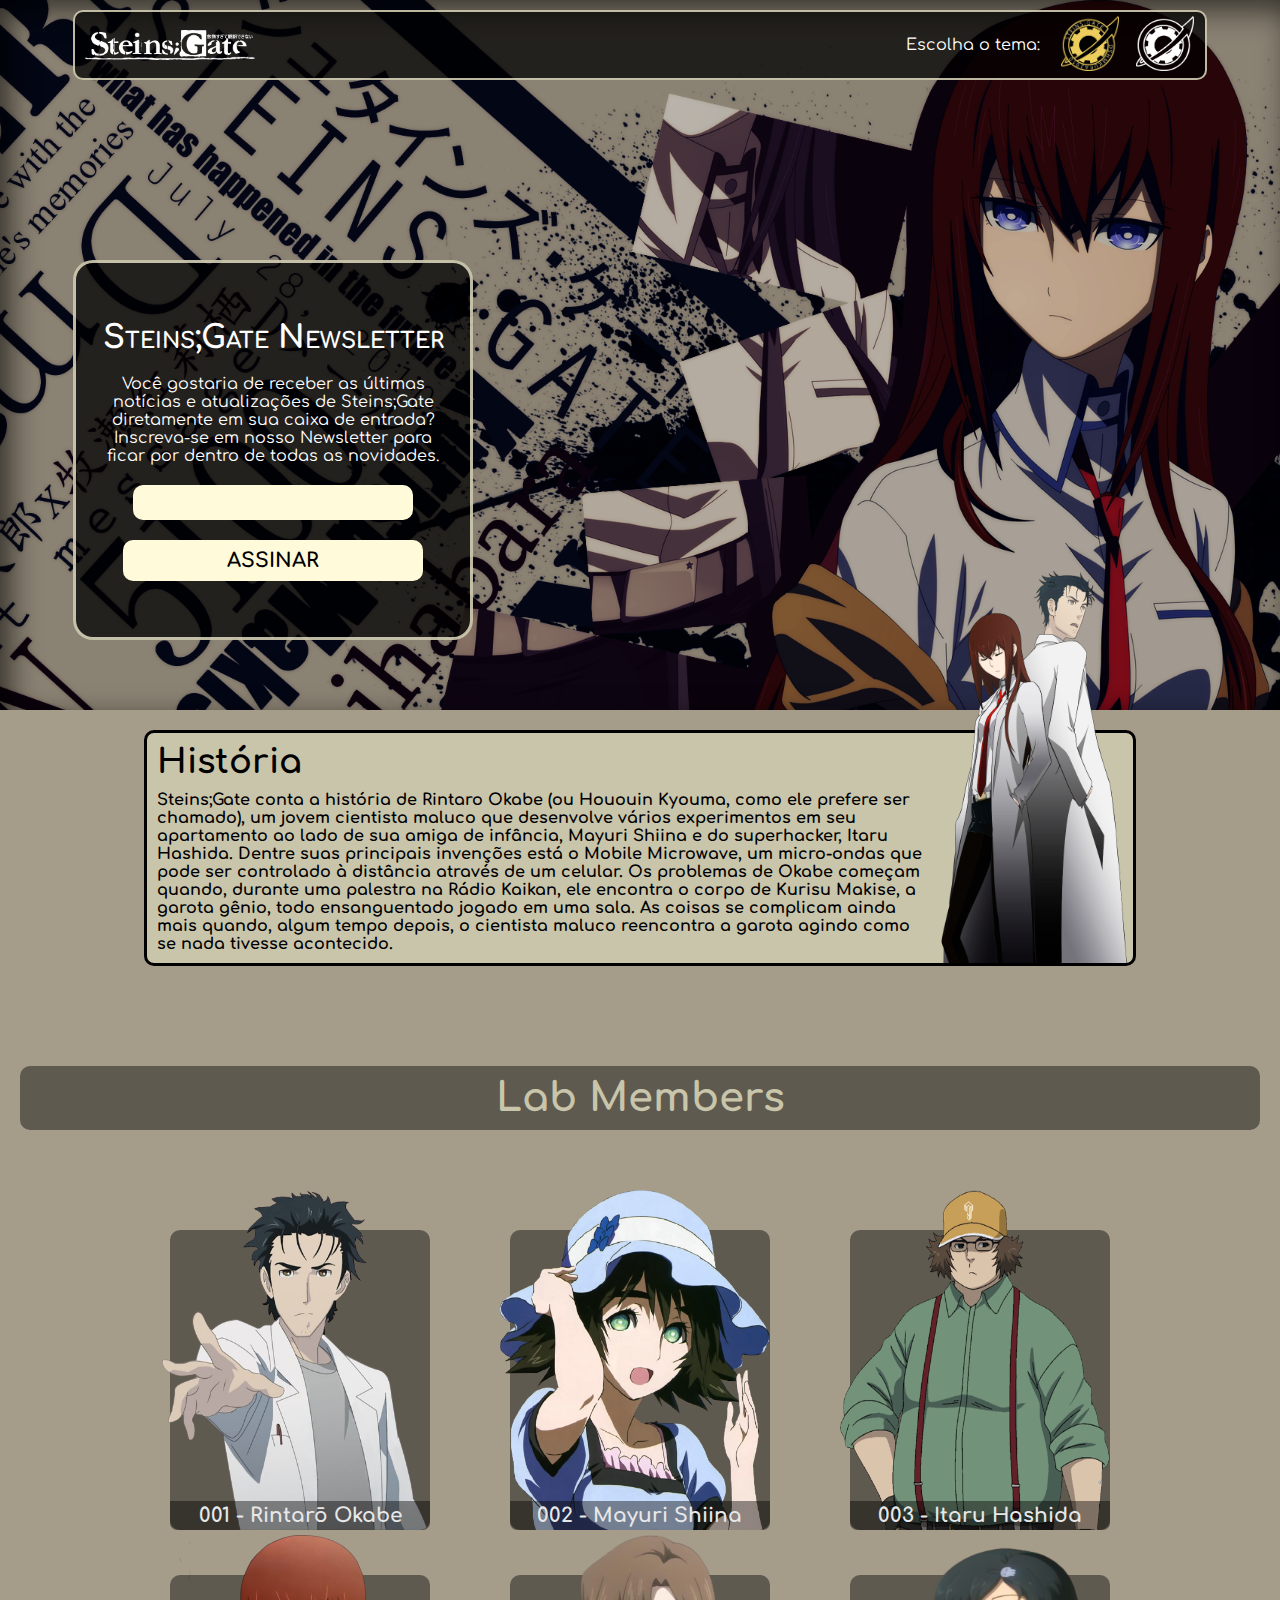
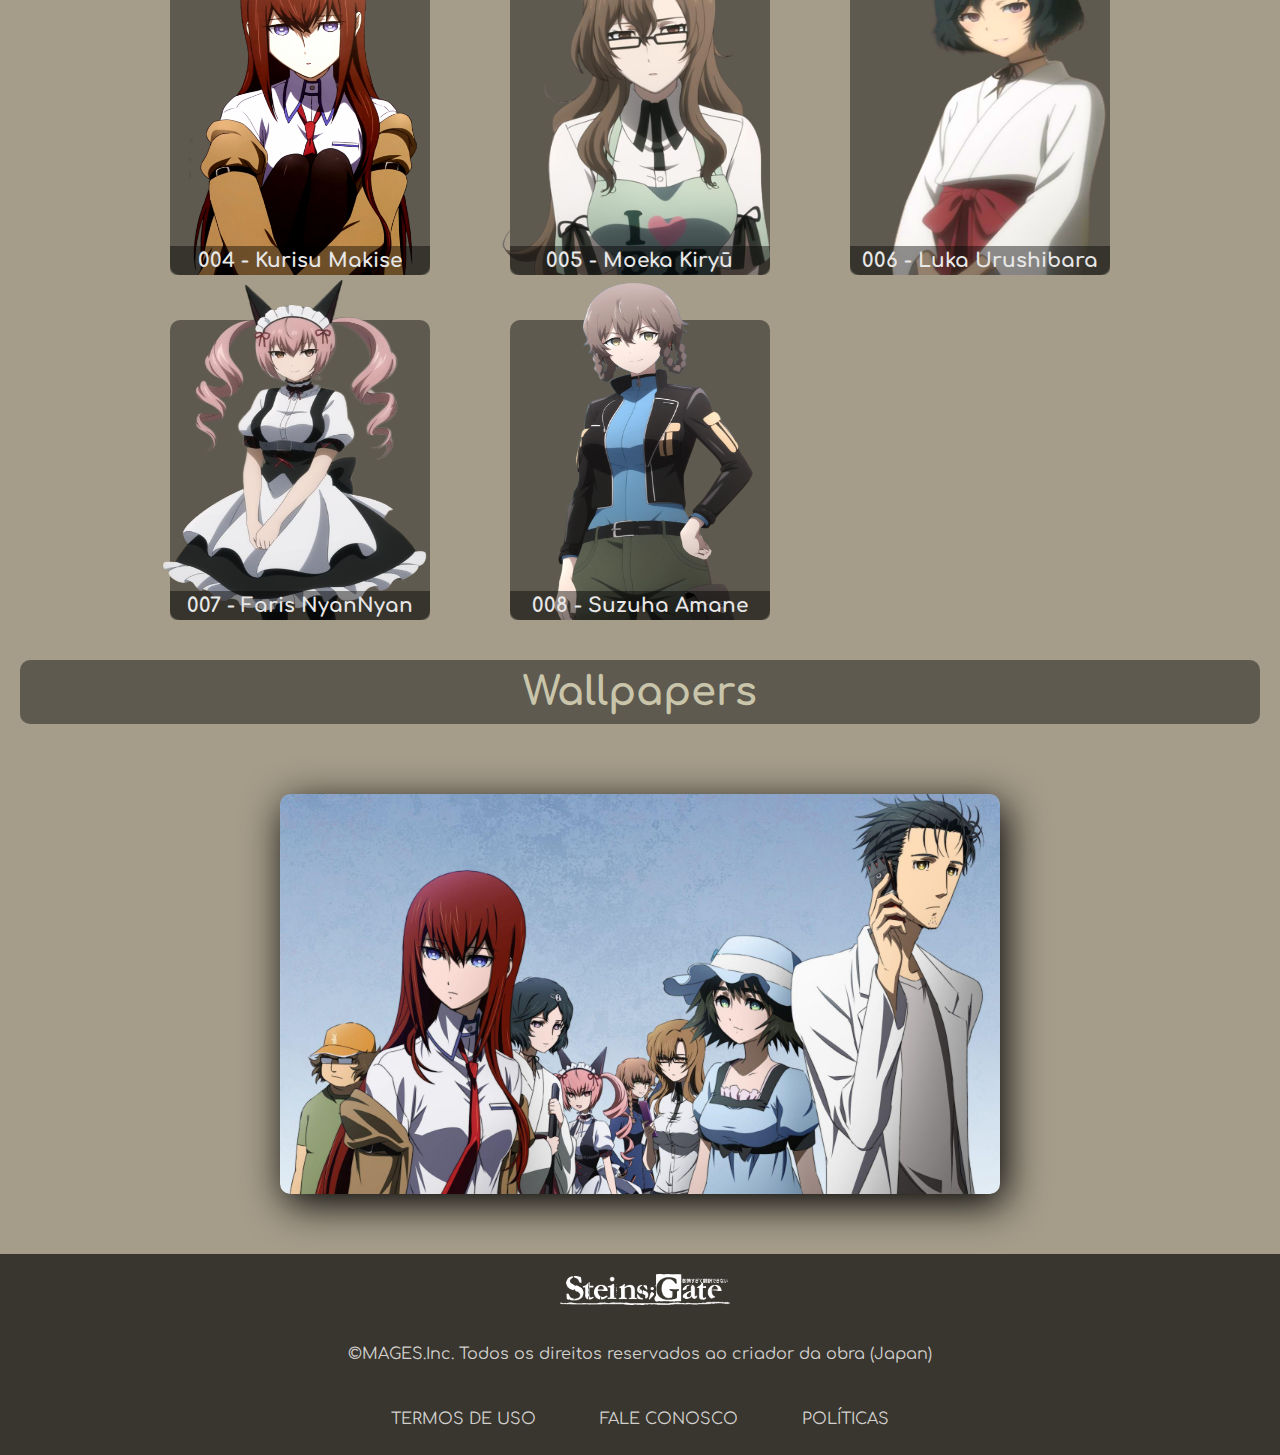
==== commit 1de57b1e: "." ====
--- a/index.html
+++ b/index.html
@@ -118,22 +118,27 @@
 
         <div class="character">
           <img src="steins-gate-images/characters/kurisu.png" alt="">
+          <h1 class="character-name">004 - Kurisu Makise</h1>
         </div>
 
         <div class="character">
           <img src="steins-gate-images/characters/moeka.png" alt="">
+          <h1 class="character-name">005 - Moeka Kiryū</h1>
         </div>
 
         <div class="character">
           <img src="steins-gate-images/characters/ruka.png" alt="" >
+          <h1 class="character-name">006 - Luka Urushibara</h1>
         </div>
 
         <div class="character">
           <img src="steins-gate-images/characters/faris.png" alt="">
+          <h1 class="character-name">007 - Faris NyanNyan</h1>
         </div>
         
         <div class="character">
           <img src="steins-gate-images/characters/suzuha.png" alt="">
+          <h1 class="character-name">008 - Suzuha Amane</h1>
         </div>
 
       </div>
--- a/styles/steins-gate-style-1.css
+++ b/styles/steins-gate-style-1.css
@@ -311,7 +311,7 @@
 }
 
 h1.character-name {
-  color: #ffffff;
+  color: #e7e7e7;
   background-color: #0000006c;
   border-radius: 0px 0px 7px 7px;
   width: 100%;
@@ -750,8 +750,10 @@
 
 
   div.buttons {
-    font-size: 30px;
-    width: 40px;
+    font-size: 25px;
+    width: 35px;
+    color: white;
+    background: rgba(0, 0, 0, 0.350);
   }
 
 
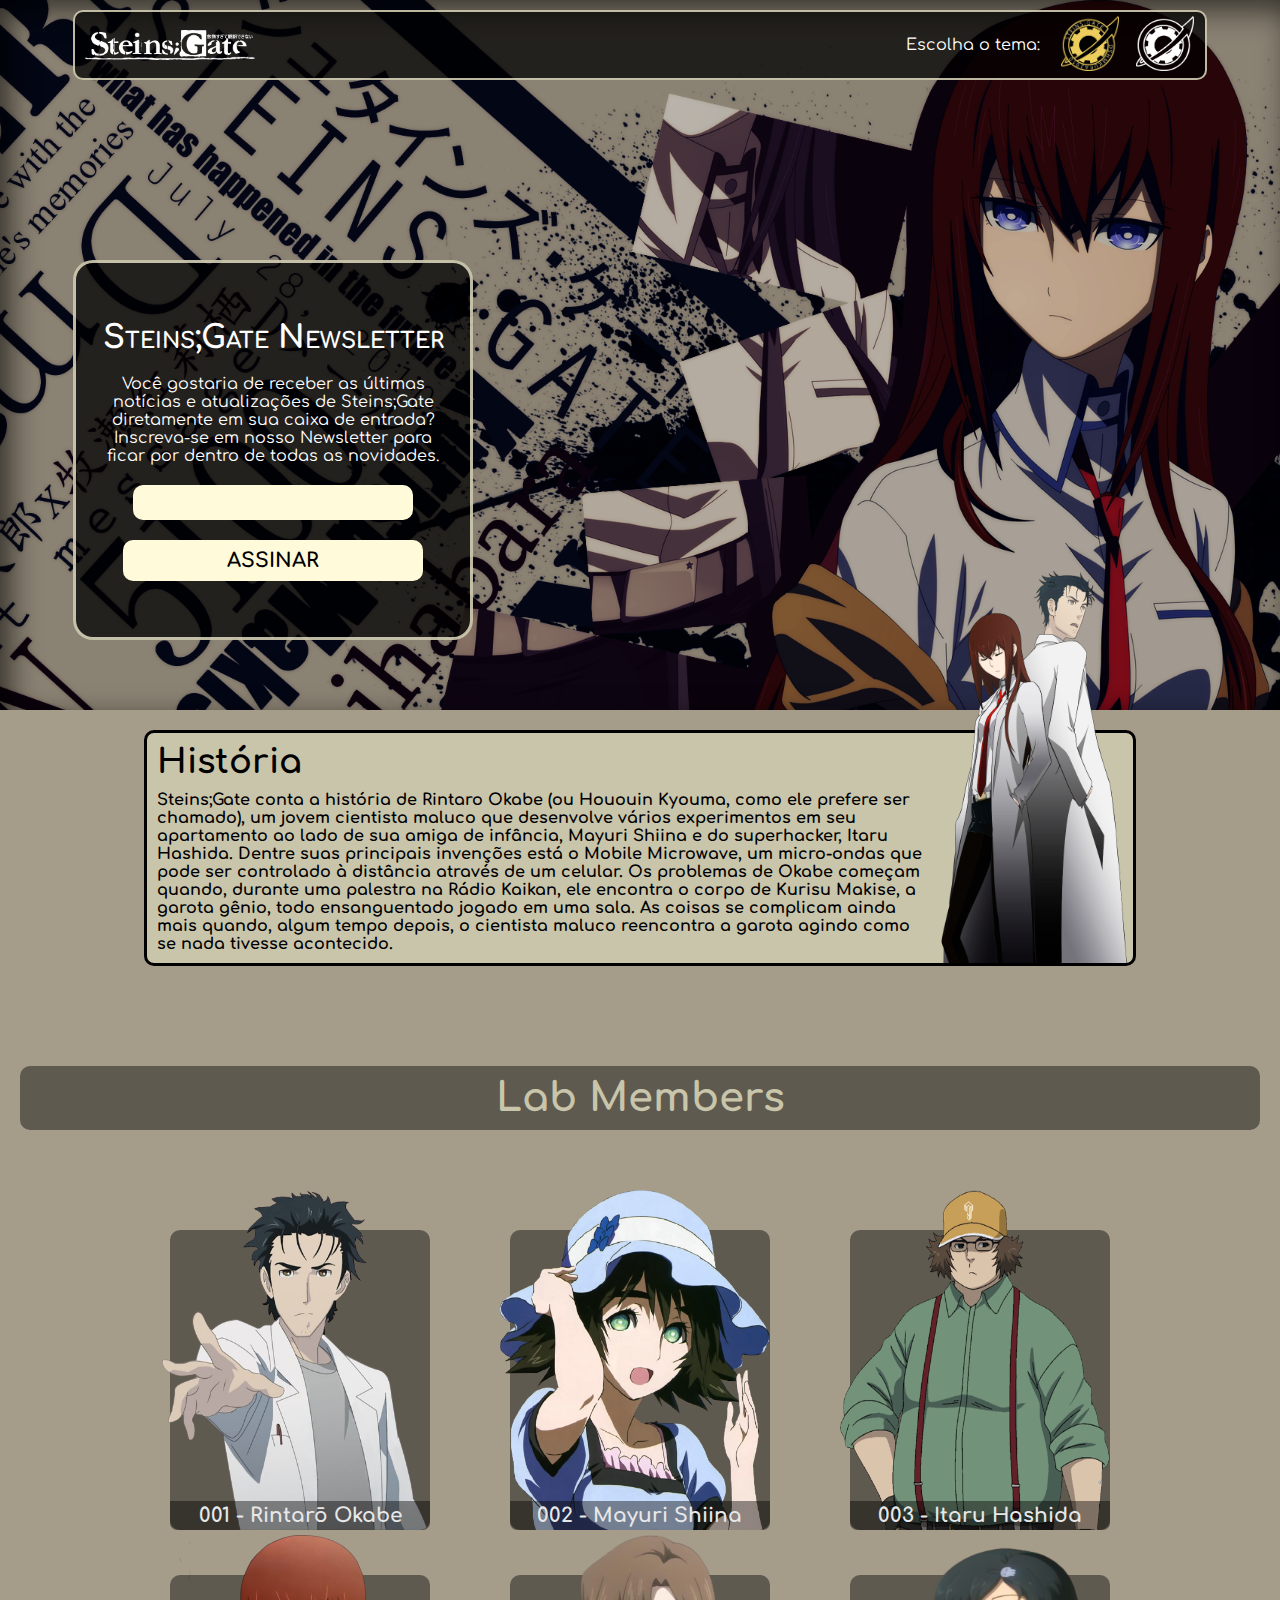
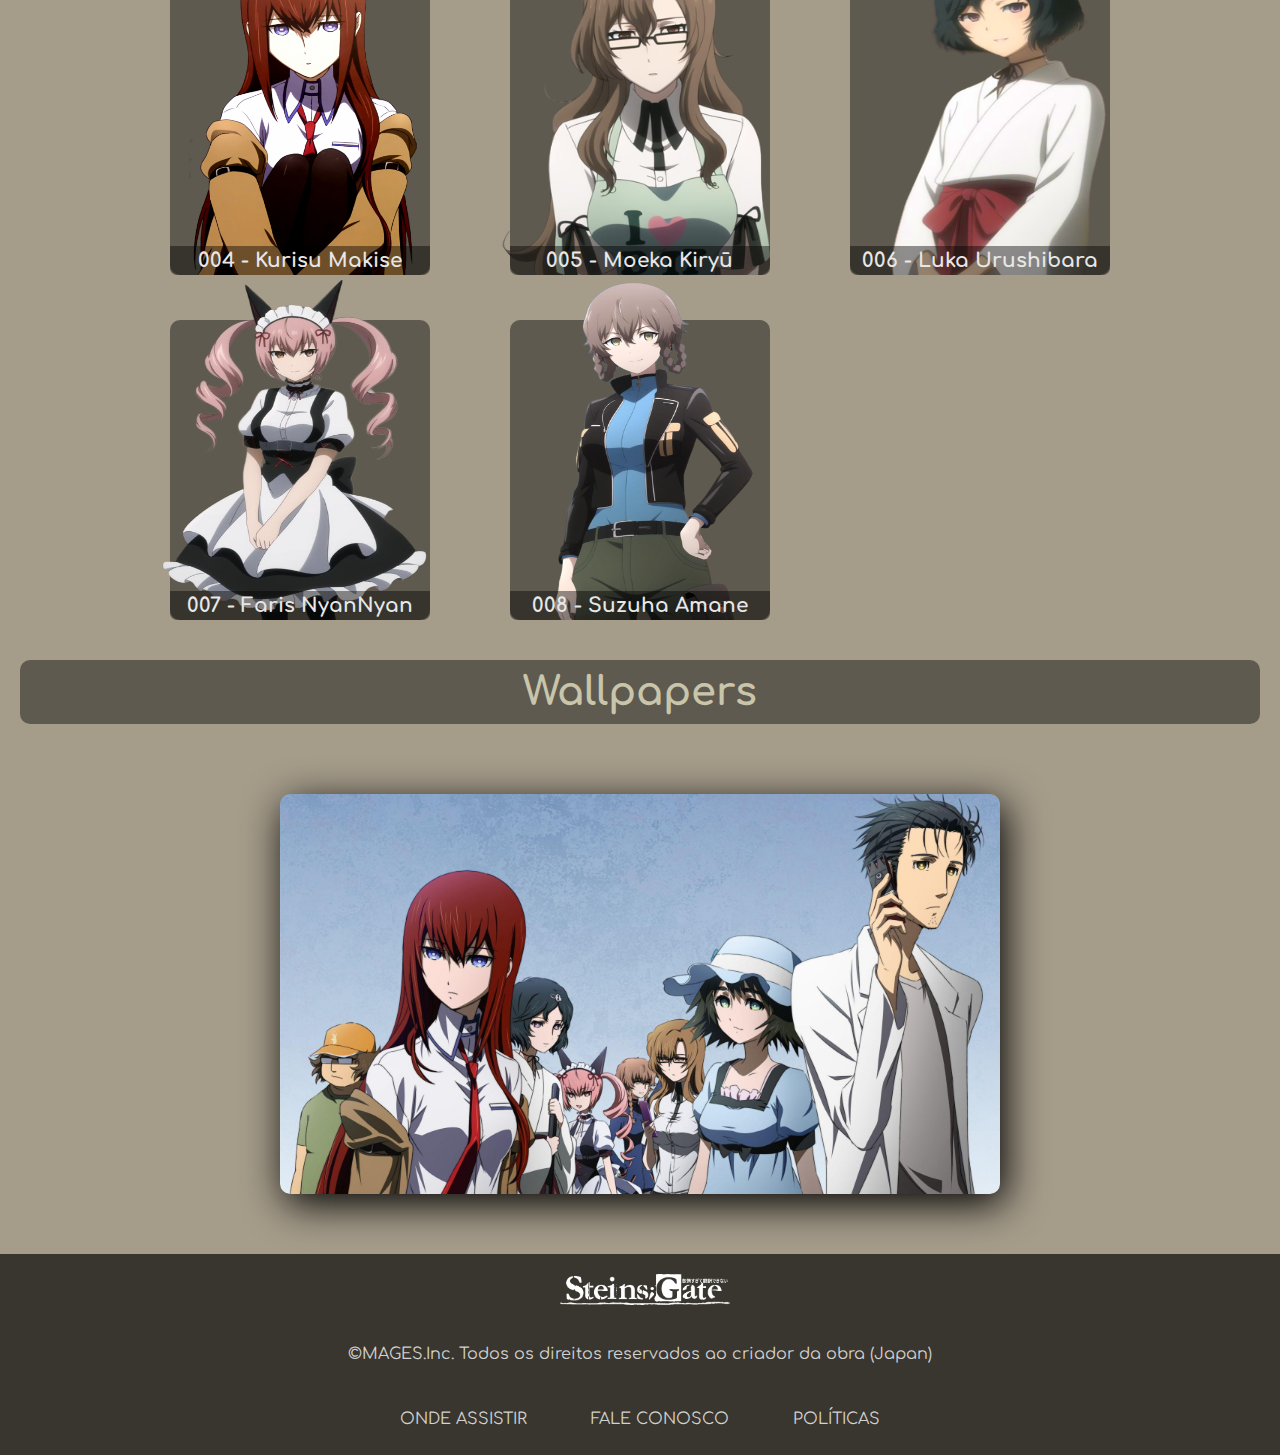
==== commit bbc32ed1: "." ====
--- a/index.html
+++ b/index.html
@@ -179,7 +179,7 @@
 
       <nav id="contact">
 
-        <a href="#">TERMOS DE USO</a>
+        <a href="https://www.crunchyroll.com/pt-br/series/GYWE7W5GY/steinsgate" target="_blank">ONDE ASSISTIR</a>
         <a href="#">FALE CONOSCO</a>
         <a href="#">POLÍTICAS</a>
 
